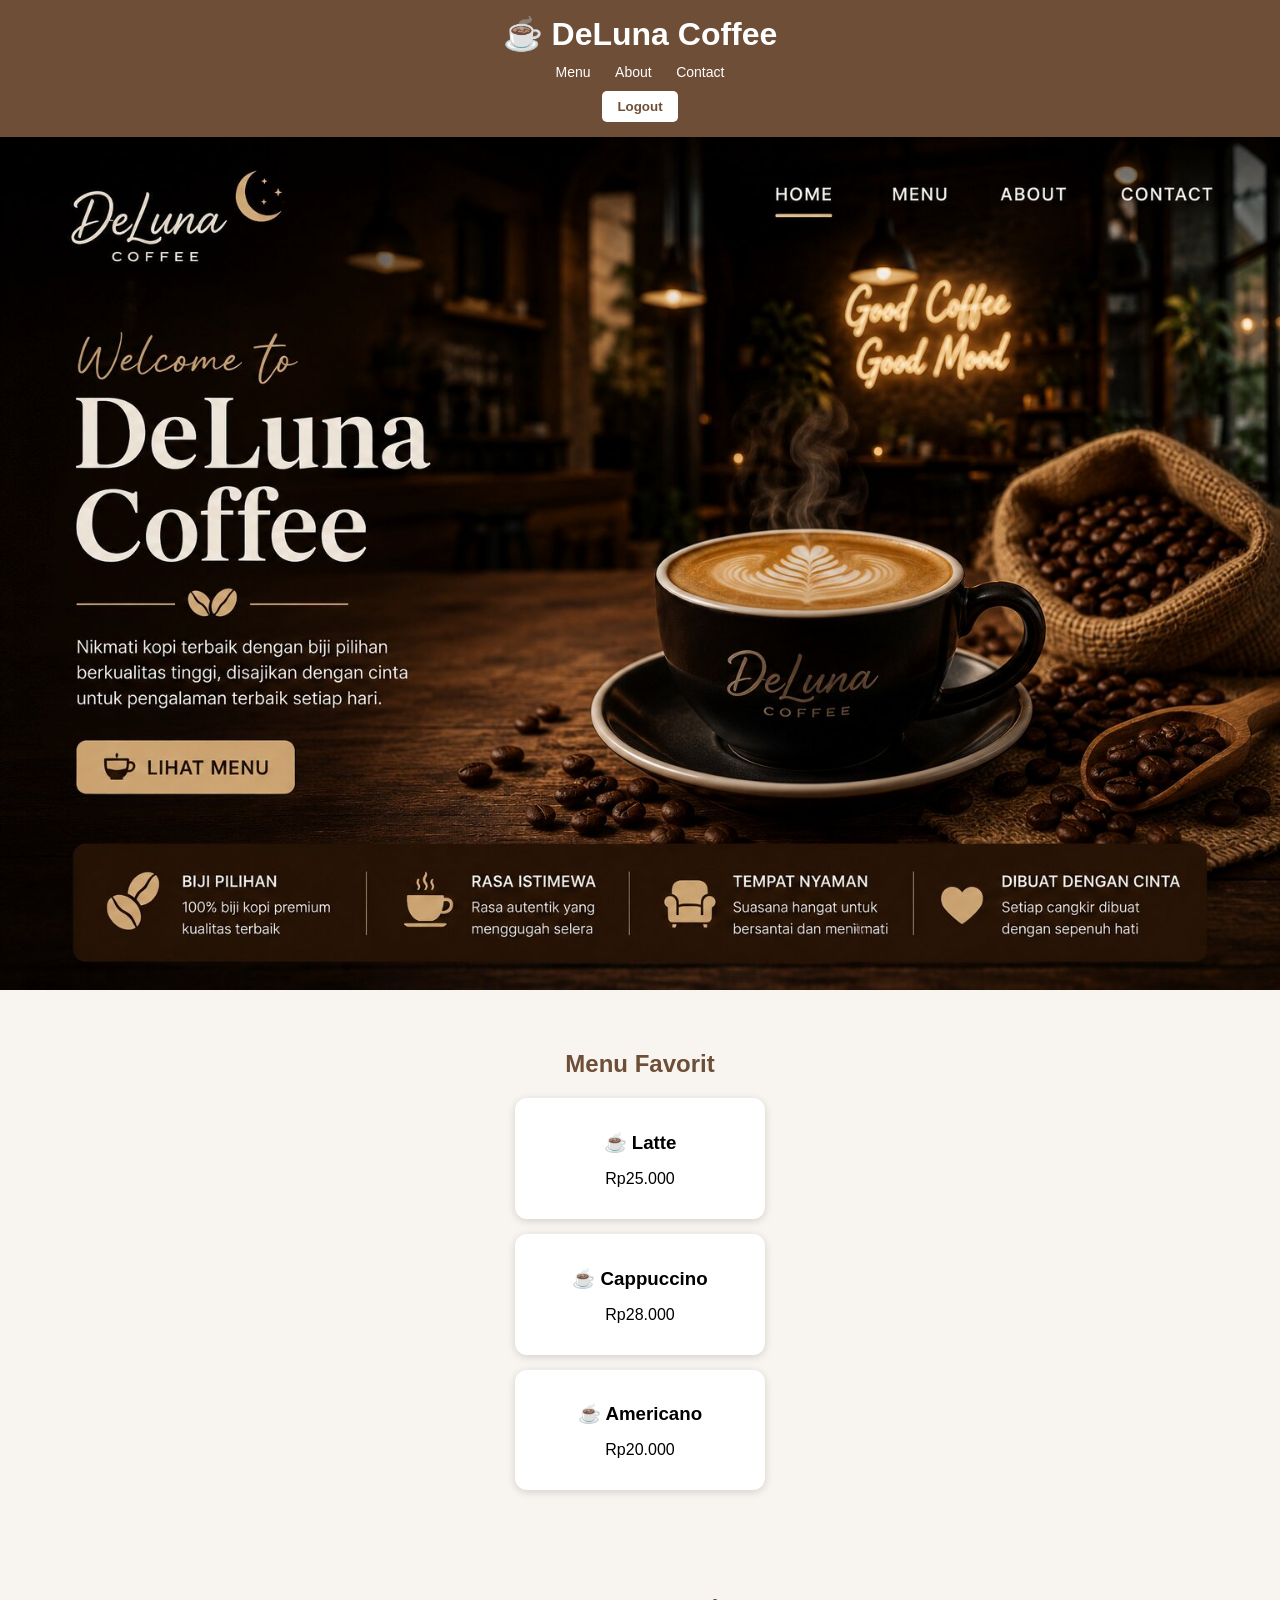
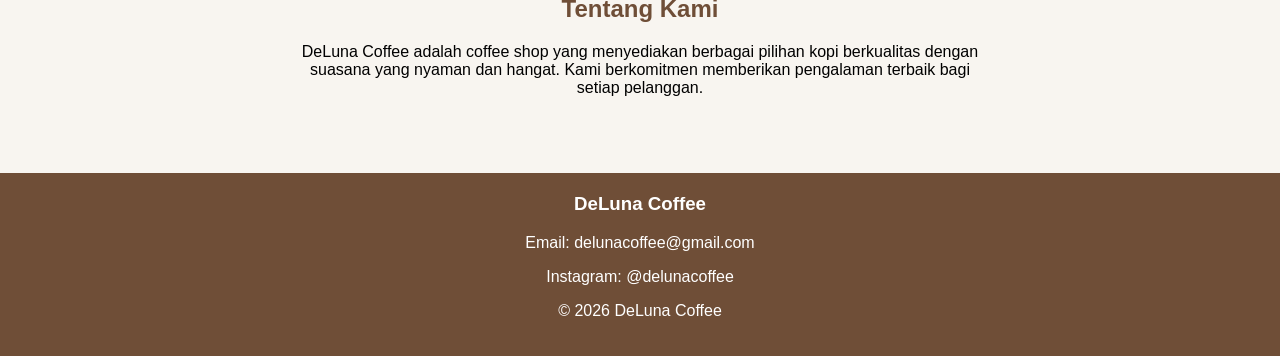
==== home.html @ aa0e5f31 "Update home.html" ====
<!DOCTYPE html>
<html lang="id">
<head>
    <meta charset="UTF-8">
    <meta name="viewport" content="width=device-width, initial-scale=1.0">
    <title>DeLuna Coffee</title>
    <link rel="stylesheet" href="style.css">
</head>
<body>

<header>
    <h1>☕ DeLuna Coffee</h1>

    <nav>
        <a href="#menu">Menu</a>
        <a href="#about">About</a>
        <a href="#contact">Contact</a>
    </nav>

    <button class="logout-btn" 
onclick="logout()">Logout</button>
</header>

<section class="hero">
    <img src="banner.jpg" alt="DeLuna Coffee">
</section>

<section class="menu" id="menu">
    <h2>Menu Favorit</h2>

    <div class="card">
        <h3>☕ Latte</h3>
        <p>Rp25.000</p>
    </div>

    <div class="card">
        <h3>☕ Cappuccino</h3>
        <p>Rp28.000</p>
    </div>

    <div class="card">
        <h3>☕ Americano</h3>
        <p>Rp20.000</p>
    </div>
</section>

<section class="about" id="about">
    <h2>Tentang Kami</h2>
    <p>
        DeLuna Coffee adalah coffee shop yang menyediakan berbagai
        pilihan kopi berkualitas dengan suasana yang nyaman dan hangat.
        Kami berkomitmen memberikan pengalaman terbaik bagi setiap pelanggan.
    </p>
</section>

<footer id="contact">
    <h3>DeLuna Coffee</h3>
    <p>Email: delunacoffee@gmail.com</p>
    <p>Instagram: @delunacoffee</p>
    <p>© 2026 DeLuna Coffee</p>
</footer>

<script>
function logout(){
    window.location.href = "index.html";
}
</script>

</body>
</html>
---- style.css ----
body{
    margin:0;
    font-family:Arial, sans-serif;
    background:#f8f5f0;
}

/* HEADER */
header{
    background:#6f4e37;
    color:white;
    padding:15px;
    text-align:center;
}

header h1{
    margin:0;
}

nav{
    margin-top:10px;
}

nav a{
    color:white;
    text-decoration:none;
    margin:0 10px;
    font-size:14px;
}

/* BANNER */
.hero{
    width:100%;
}

.hero img{
    width:100%;
    display:block;
}

/* MENU */
.menu{
    text-align:center;
    padding:40px 20px;
}

.menu h2{
    color:#6f4e37;
    margin-bottom:20px;
}

.card{
    background:white;
    width:220px;
    margin:15px auto;
    padding:15px;
    border-radius:12px;
    box-shadow:0 2px 8px rgba(0,0,0,0.15);
}

.card h3{
    margin-bottom:10px;
}

/* ABOUT */
.about{
    text-align:center;
    padding:30px;
    max-width:700px;
    margin:auto;
}

.about h2{
    color:#6f4e37;
}

/* FOOTER */
footer{
    background:#6f4e37;
    color:white;
    text-align:center;
    padding:20px;
    margin-top:30px;
}

footer h3{
    margin-top:0;
}

.logout-btn{
    margin-top:10px;
    padding:8px 15px;
    border:none;
    border-radius:5px;
    background:white;
    color:#6f4e37;
    cursor:pointer;
    font-weight:bold;
}
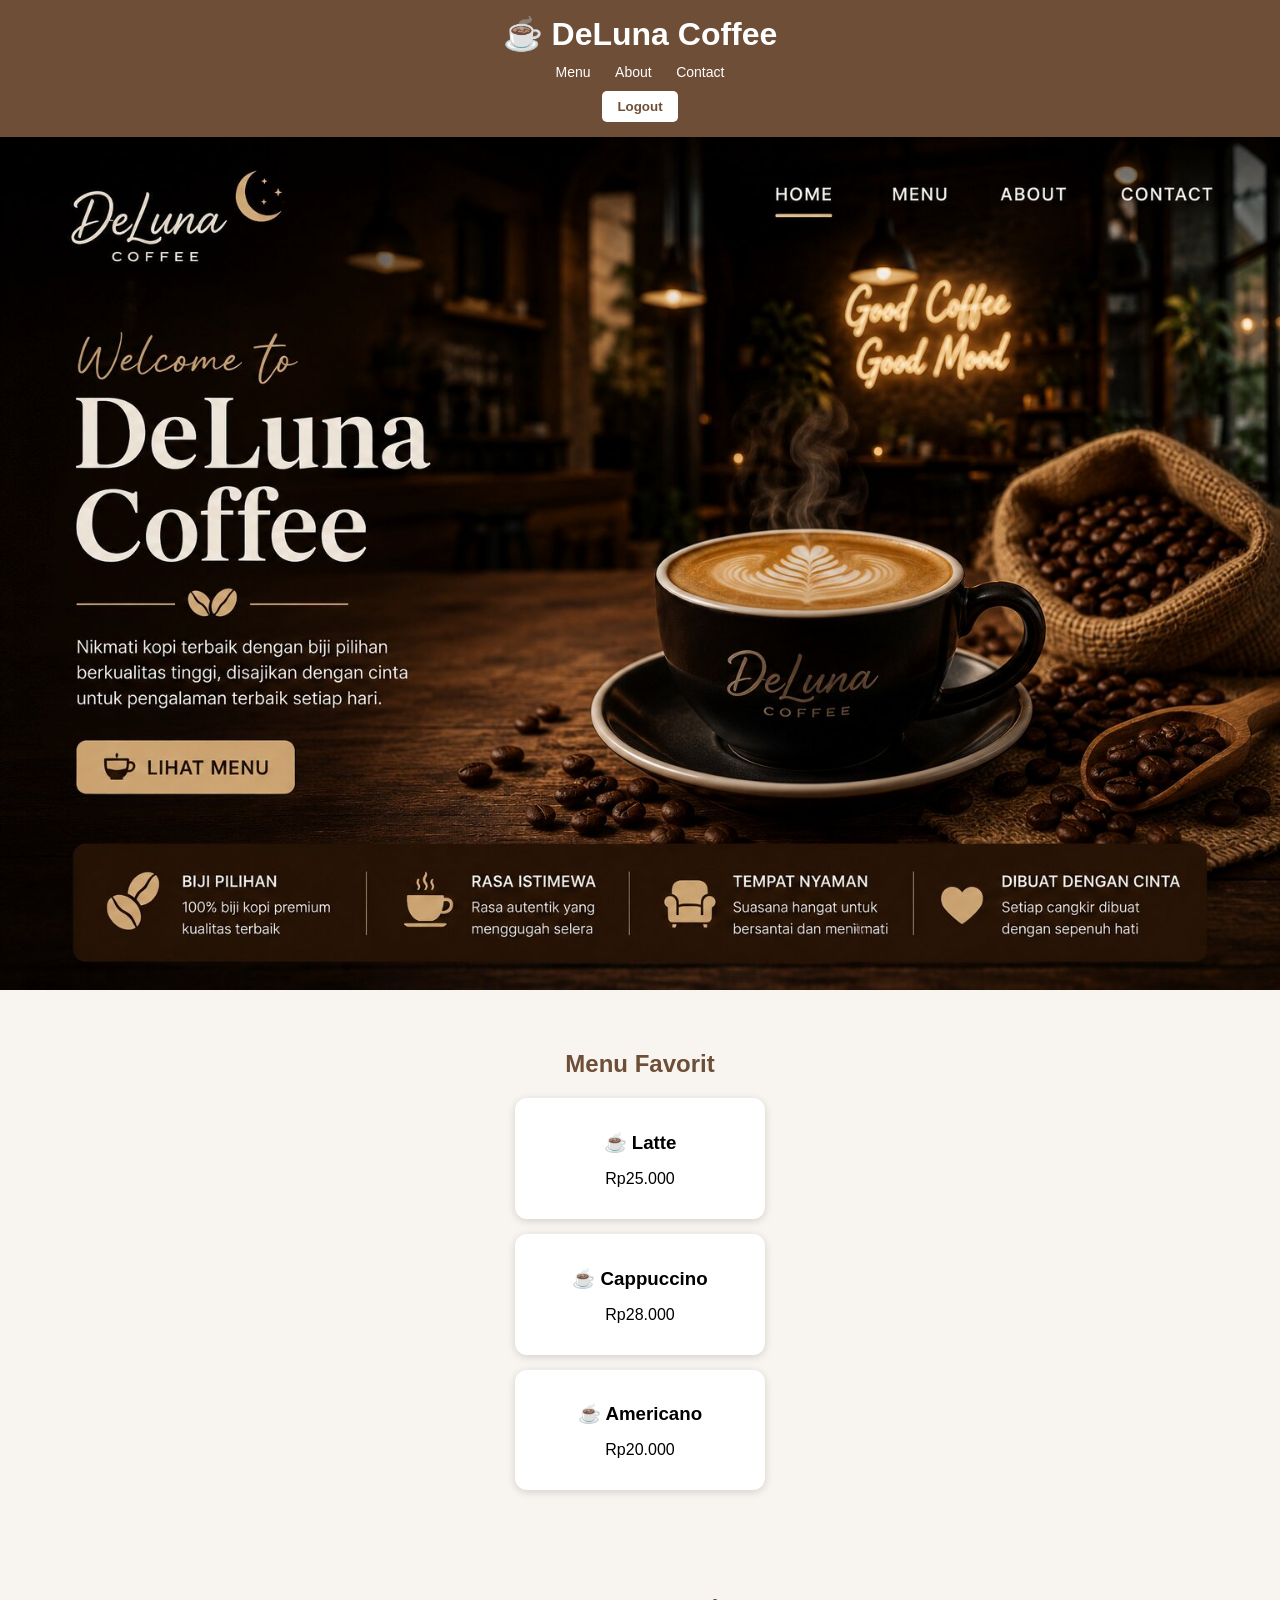
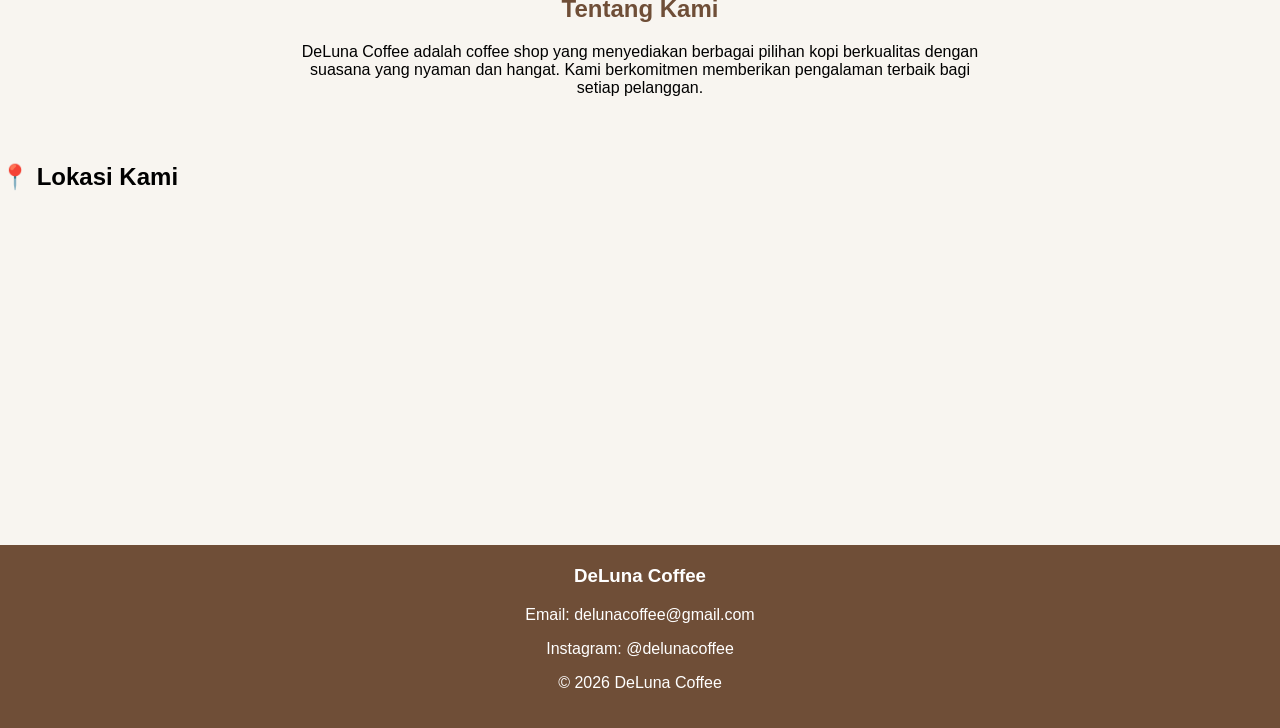
==== commit 1b3ccca6: "Update home.html" ====
--- a/home.html
+++ b/home.html
@@ -17,8 +17,7 @@
         <a href="#contact">Contact</a>
     </nav>
 
-    <button class="logout-btn" 
-onclick="logout()">Logout</button>
+    <button class="logout-btn" onclick="logout()">Logout</button>
 </header>
 
 <section class="hero">
@@ -53,6 +52,19 @@
     </p>
 </section>
 
+<section class="maps">
+    <h2>📍 Lokasi Kami</h2>
+
+    <iframe
+        src="https://maps.google.com/maps?q=Yogyakarta&t=&z=13&ie=UTF8&iwloc=&output=embed"
+        width="100%"
+        height="300"
+        style="border:0;"
+        allowfullscreen=""
+        loading="lazy">
+    </iframe>
+</section>
+
 <footer id="contact">
     <h3>DeLuna Coffee</h3>
     <p>Email: delunacoffee@gmail.com</p>
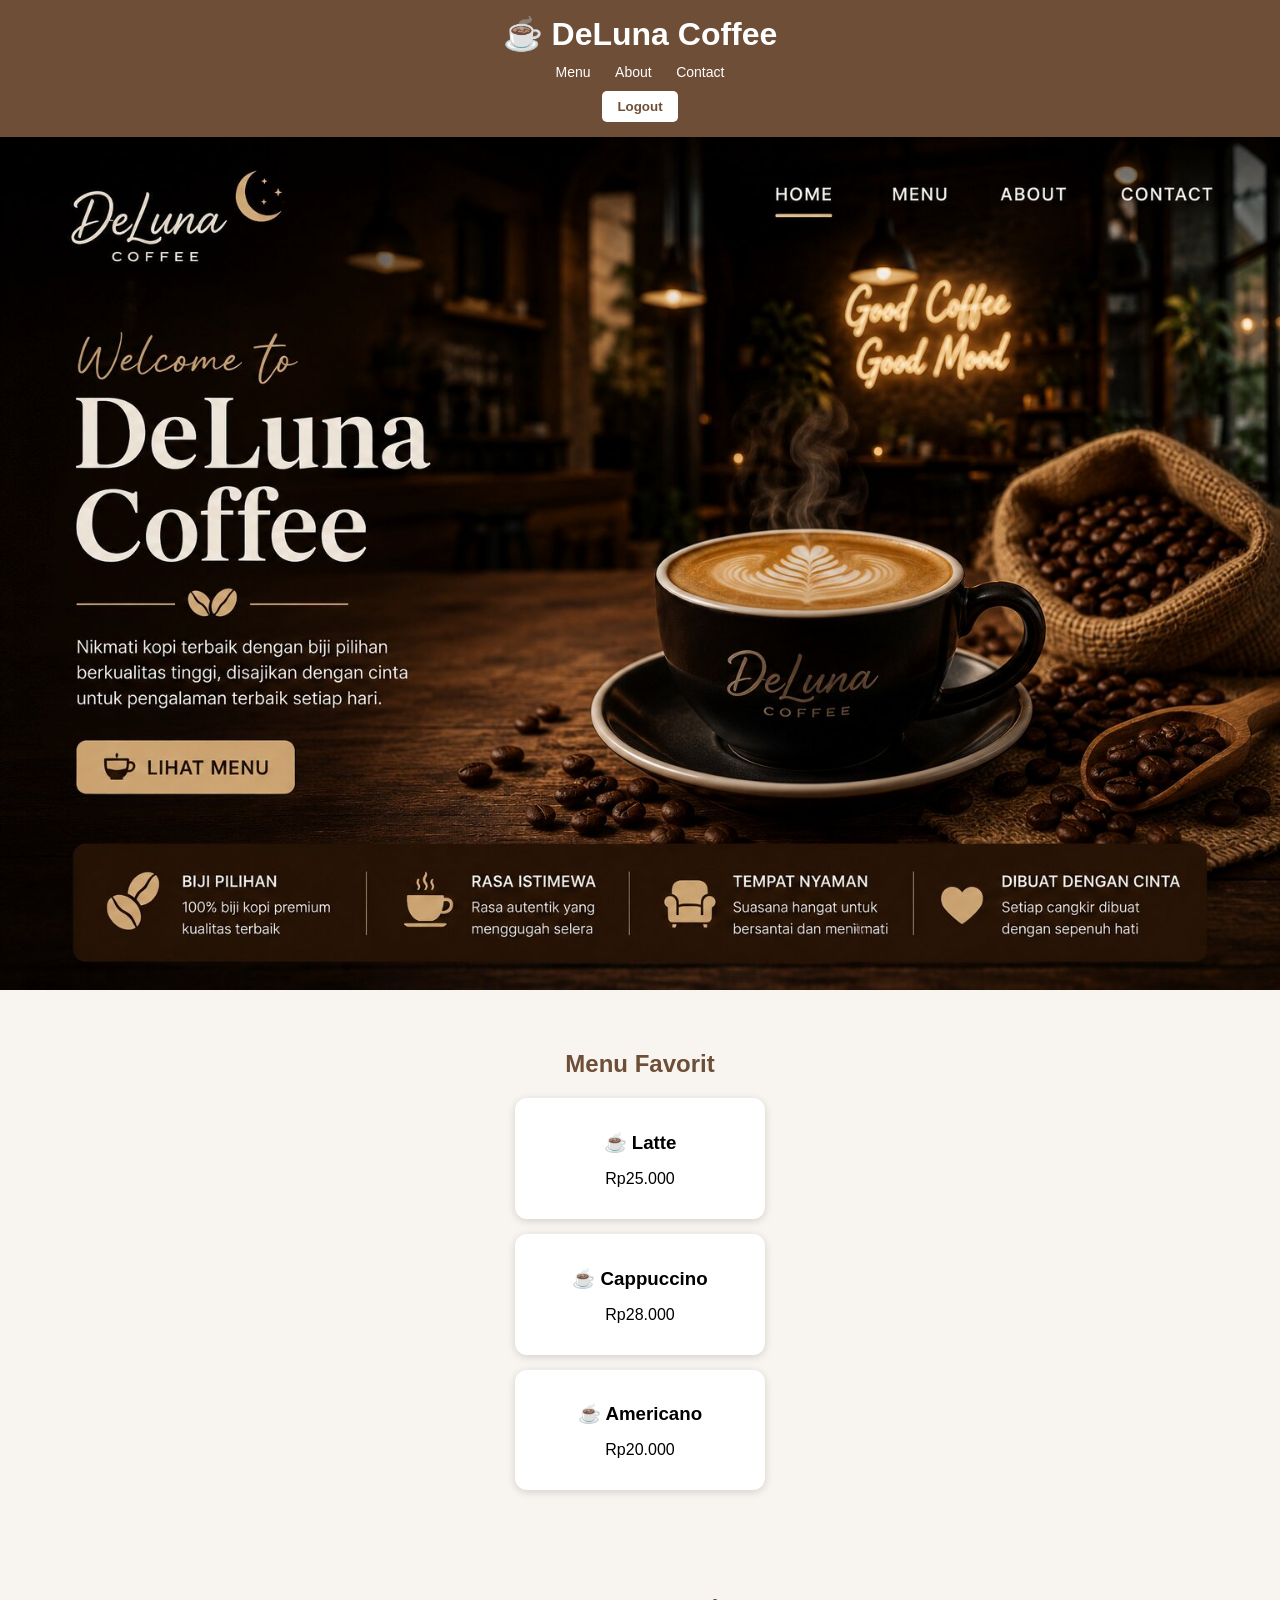
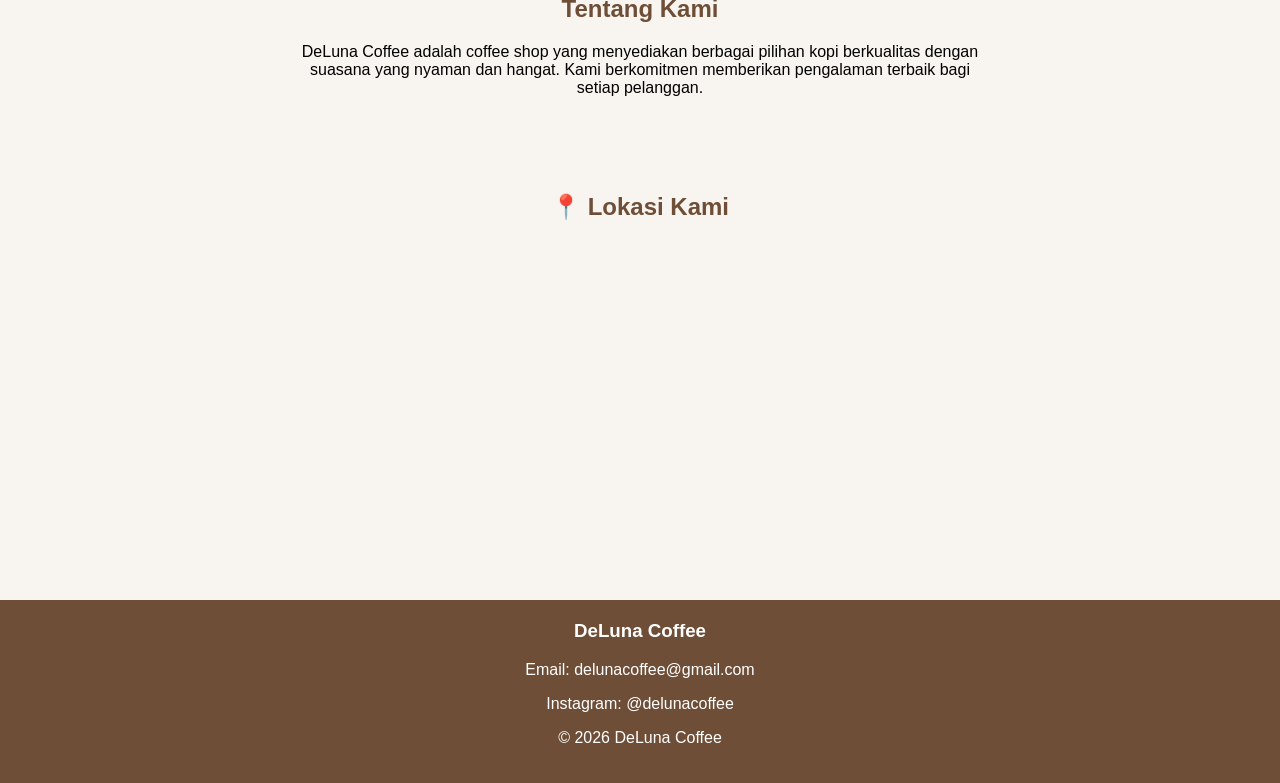
==== commit 49ee9536: "Update home.html" ====
--- a/home.html
+++ b/home.html
@@ -27,19 +27,31 @@
 <section class="menu" id="menu">
     <h2>Menu Favorit</h2>
 
-    <div class="card">
-        <h3>☕ Latte</h3>
-        <p>Rp25.000</p>
-    </div>
+<div class="card" onclick="showCoffee(
+'https://images.unsplash.com/photo-1570968915860-54d5c301fa9f',
+'Latte',
+'Latte adalah kopi espresso yang dicampur susu steamed sehingga memiliki rasa yang lembut dan creamy.'
+)">
+   <h3>☕ Latte</h3>
+   <p>Rp25.000</p>
+</div>
 
-    <div class="card">
-        <h3>☕ Cappuccino</h3>
-        <p>Rp28.000</p>
-    </div>
+<div class="card" onclick="showCoffee(
+'https://images.unsplash.com/photo-1534778101976-62847782c213',
+'Cappuccino',
+'Cappuccino terdiri dari espresso, susu, dan foam dengan rasa kopi yang lebih kuat.'
+)">
+   <h3>☕ Cappuccino</h3>
+   <p>Rp28.000</p>
+</div>
 
-    <div class="card">
-        <h3>☕ Americano</h3>
-        <p>Rp20.000</p>
+    <div class="card" onclick="showCoffee(
+'https://images.unsplash.com/photo-1495474472287-4d71bcdd2085',
+'Americano',
+'Americano dibuat dari espresso yang ditambahkan air panas sehingga rasanya ringan dan tidak terlalu creamy.'
+)">
+   <h3>☕ Americano</h3>
+   <p>Rp20.000</p>
     </div>
 </section>
 
--- a/style.css
+++ b/style.css
@@ -96,3 +96,76 @@
     cursor:pointer;
     font-weight:bold;
 }
+
+.maps{
+    padding:30px;
+    text-align:center;
+}
+
+.maps h2{
+    color:#6f4e37;
+    margin-bottom:15px;
+}
+
+.maps iframe{
+    border-radius:12px;
+}
+
+/* LOGIN PAGE */
+
+.login-box{
+    width:350px;
+    margin:100px auto;
+    text-align:center;
+}
+
+.line{
+    height:2px;
+    background:white;
+    margin:30px 0;
+}
+
+.login-box h1{
+    color:#6f4e37;
+    font-size:40px;
+    font-weight:300;
+}
+
+.login-box p{
+    color:#6f4e37;
+    margin-bottom:30px;
+}
+
+.login-box input[type="text"],
+.login-box input[type="password"]{
+    width:100%;
+    padding:12px;
+    margin:15px 0;
+    border:none;
+    border-bottom:2px solid #6f4e37;
+    background:transparent;
+    outline:none;
+    box-sizing:border-box;
+}
+
+.remember{
+    display:block;
+    text-align:left;
+    color:#6f4e37;
+    margin-top:10px;
+}
+
+.login-box button{
+    width:100%;
+    padding:15px;
+    margin-top:20px;
+    border:none;
+    background:#6f4e37;
+    color:white;
+    font-weight:bold;
+    cursor:pointer;
+}
+
+.login-box button:hover{
+    background:#5a3d2b;
+}
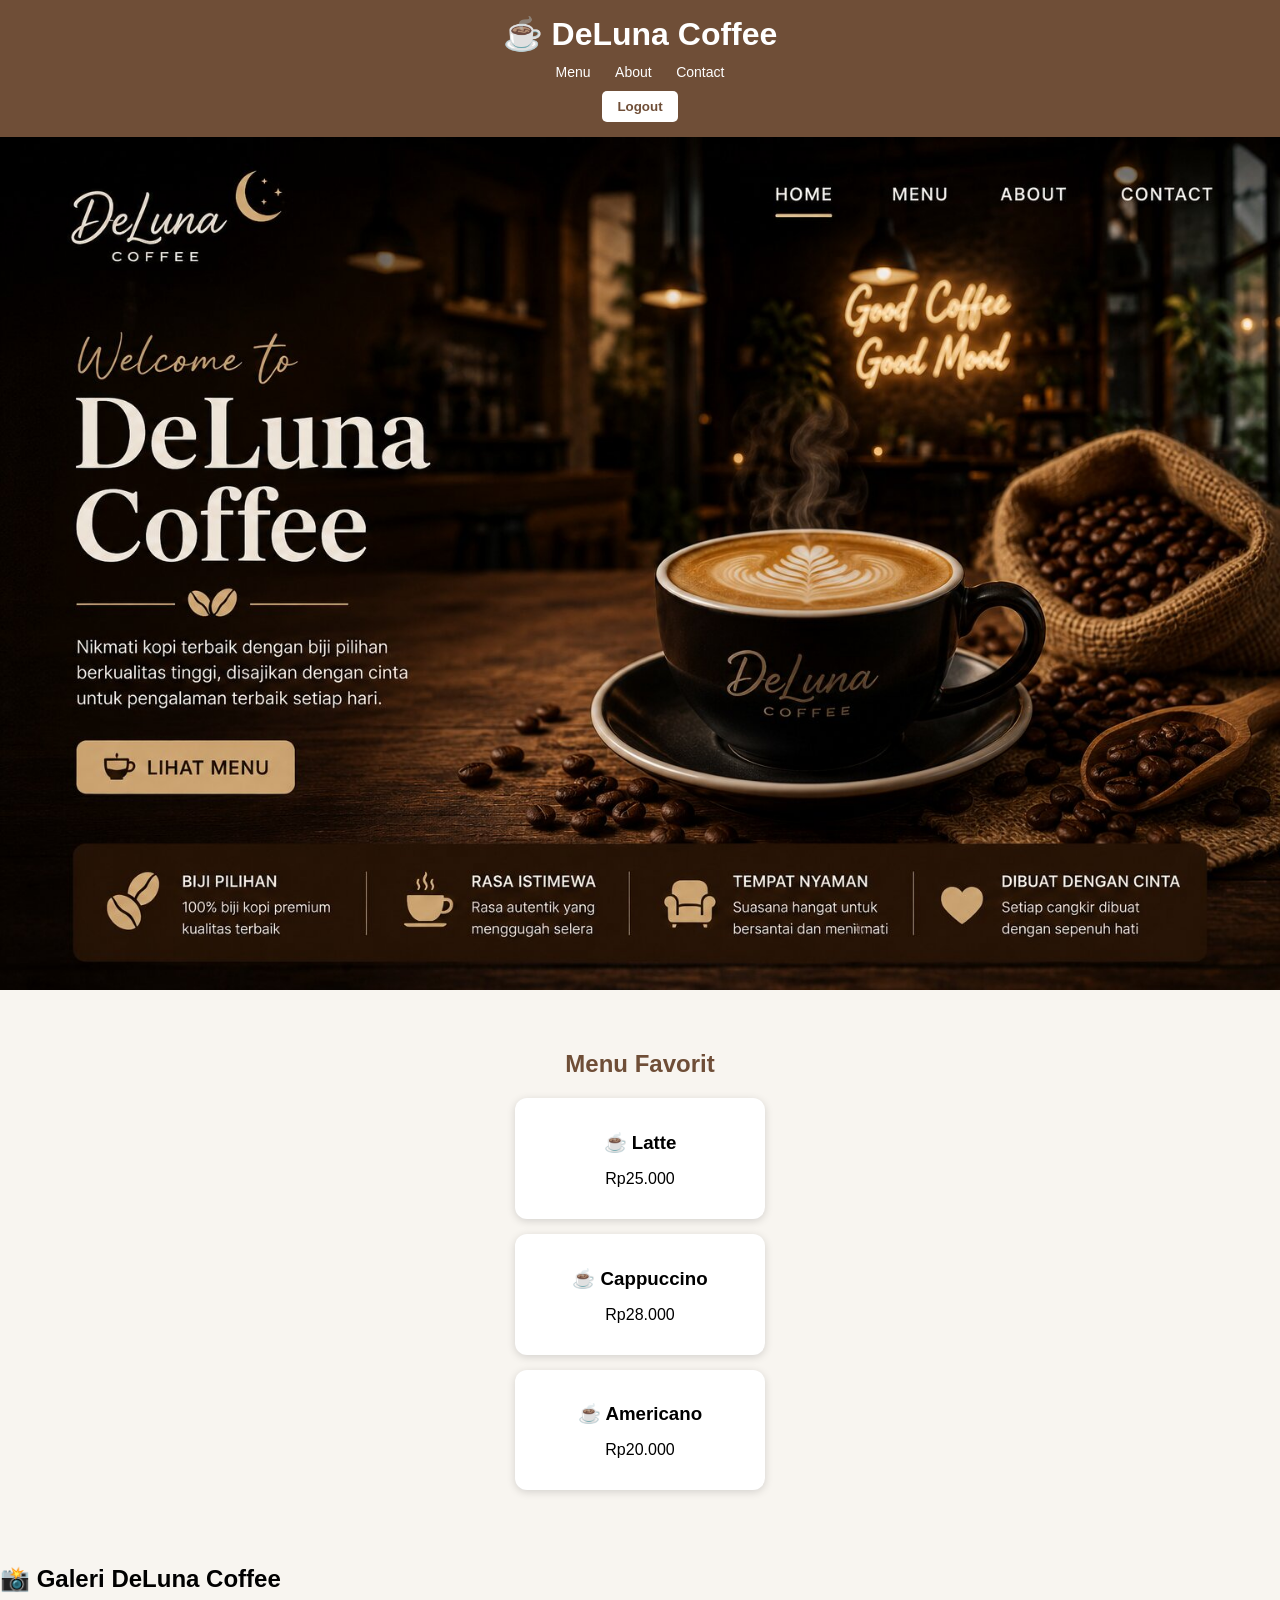
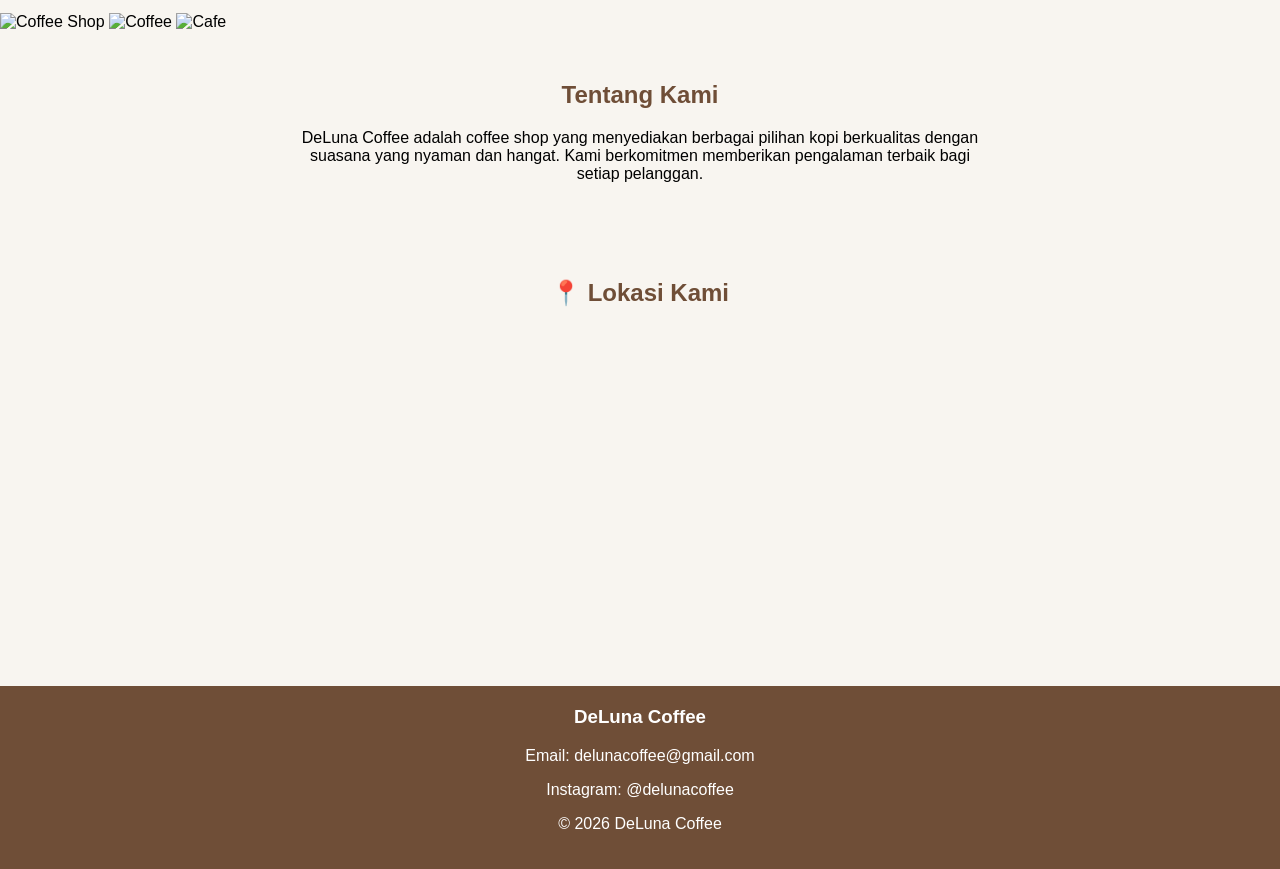
==== commit 5a6087fd: "Update home.html" ====
--- a/home.html
+++ b/home.html
@@ -53,8 +53,21 @@
    <h3>☕ Americano</h3>
    <p>Rp20.000</p>
     </div>
+    <div id="coffeeDetail"></div>
 </section>
 
+  <section class="gallery">
+    <h2>📸 Galeri DeLuna Coffee</h2>
+
+    <div class="gallery-container">
+        <img src="https://images.unsplash.com/photo-1501339847302-ac426a4a7cbb" alt="Coffee Shop">
+        
+        <img src="https://images.unsplash.com/photo-1495474472287-4d71bcdd2085" alt="Coffee">
+        
+        <img src="https://images.unsplash.com/photo-1445116572660-236099ec97a0" alt="Cafe">
+    </div>
+  </section>
+    
 <section class="about" id="about">
     <h2>Tentang Kami</h2>
     <p>
@@ -90,5 +103,18 @@
 }
 </script>
 
+    <script>
+function showCoffee(gambar,nama,deskripsi){
+
+document.getElementById("coffeeDetail").innerHTML = `
+<div class="detail-card">
+<img src="${gambar}" alt="${nama}">
+<h3>${nama}</h3>
+<p>${deskripsi}</p>
+</div>
+`;
+}
+    </script>
+    
 </body>
 </html>
--- a/style.css
+++ b/style.css
@@ -169,3 +169,25 @@
 .login-box button:hover{
     background:#5a3d2b;
 }
+
+.card{
+    cursor:pointer;
+}
+
+.detail-card{
+    background:white;
+    max-width:400px;
+    margin:20px auto;
+    padding:15px;
+    border-radius:12px;
+    box-shadow:0 2px 8px rgba(0,0,0,0.15);
+}
+
+.detail-card img{
+    width:100%;
+    border-radius:10px;
+}
+
+.detail-card h3{
+    color:#6f4e37;
+}
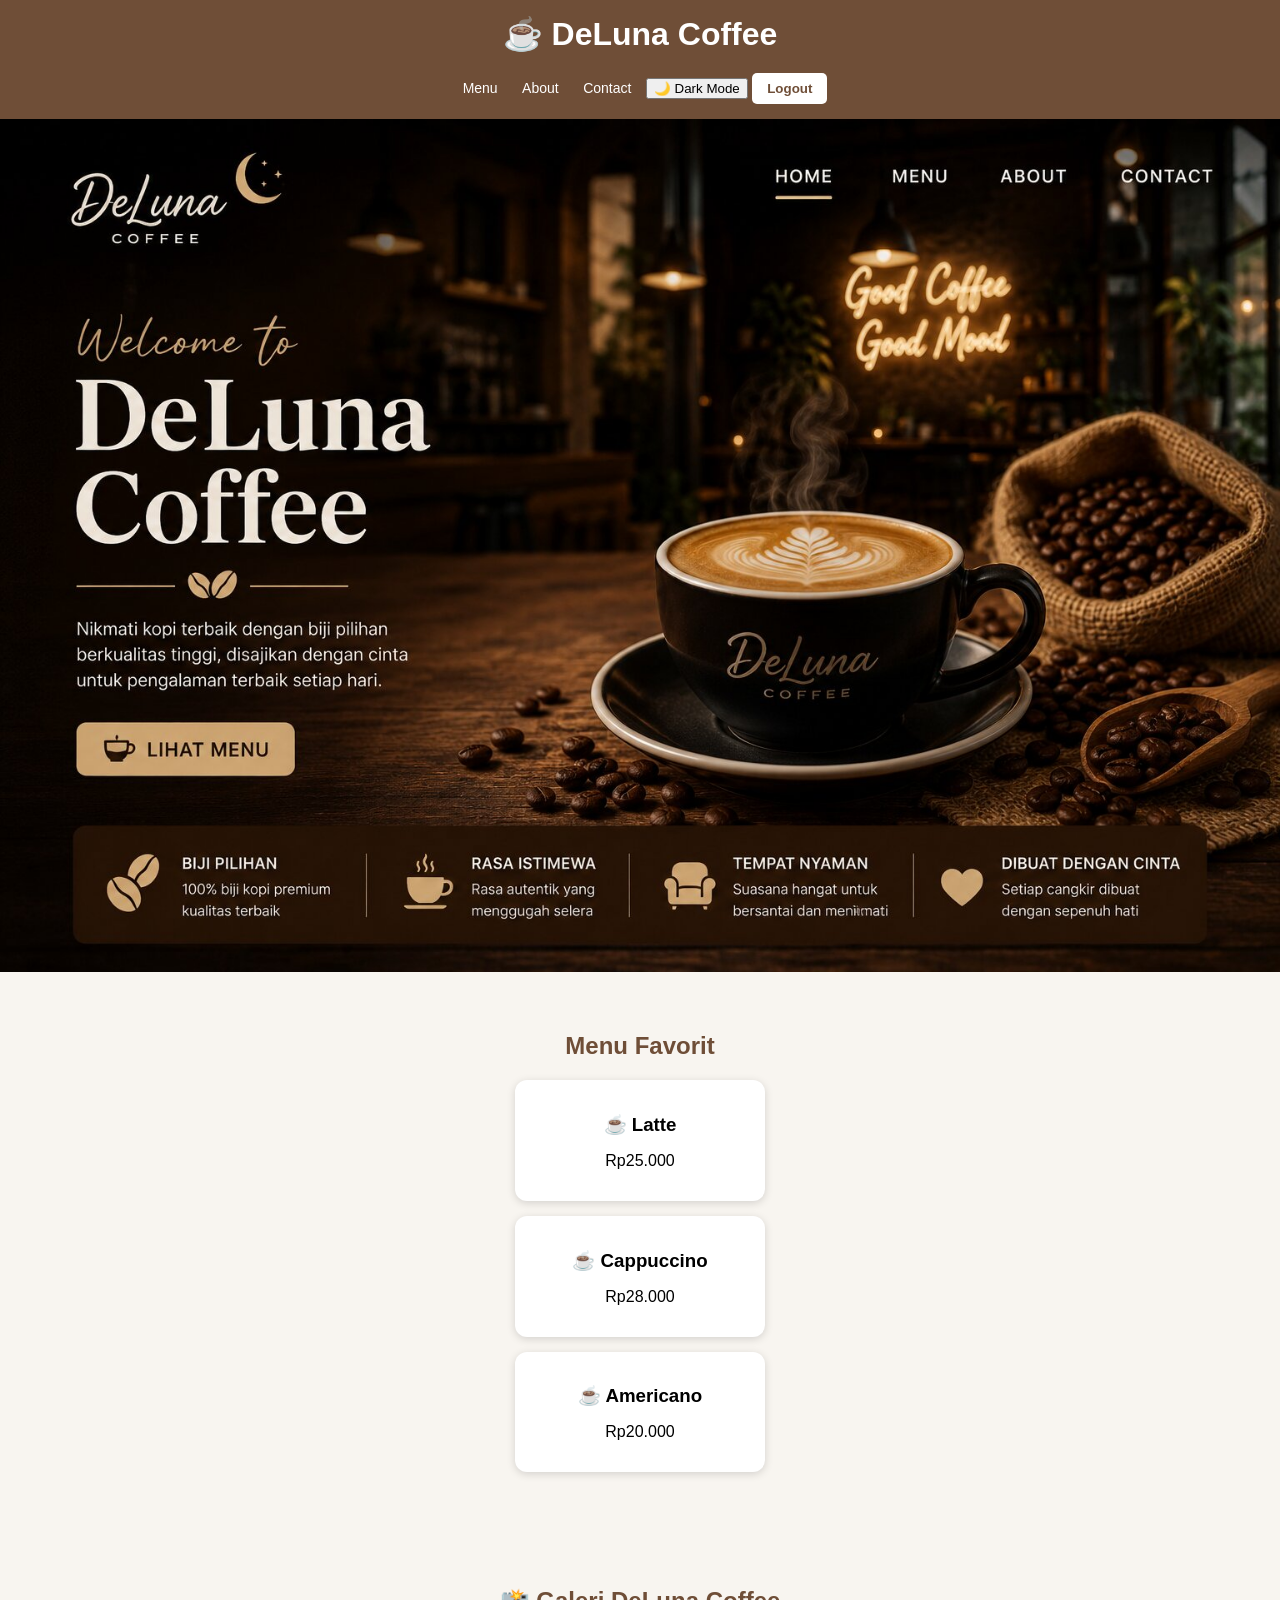
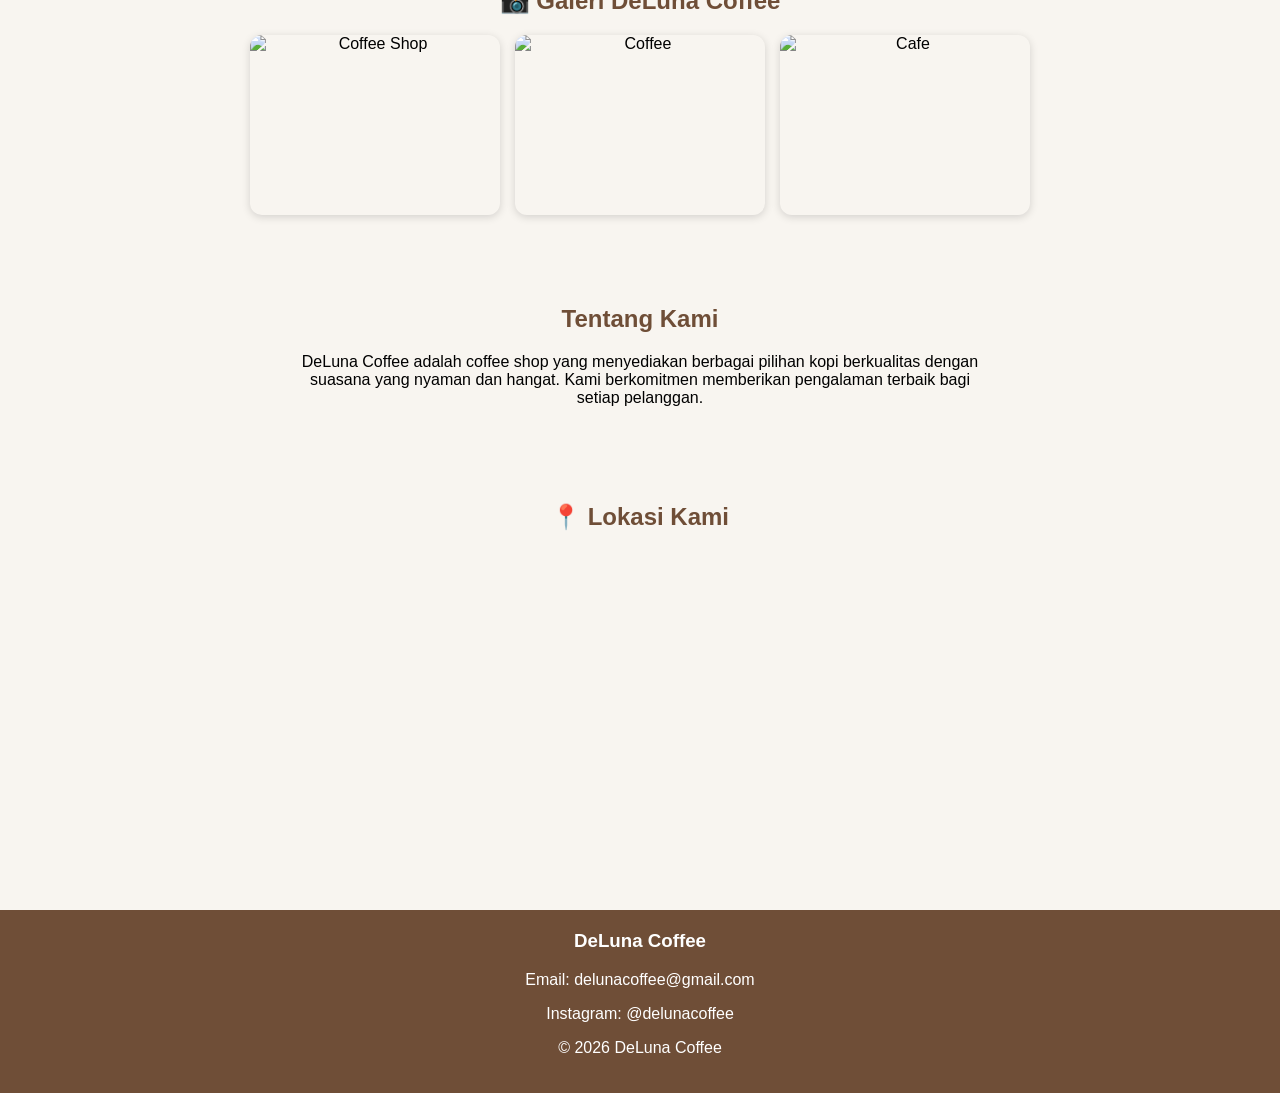
==== commit 2918b8cb: "Update home.html" ====
--- a/home.html
+++ b/home.html
@@ -15,9 +15,15 @@
         <a href="#menu">Menu</a>
         <a href="#about">About</a>
         <a href="#contact">Contact</a>
+
+        <button onclick="darkMode()" class="dark-btn">
+            🌙 Dark Mode
+        </button>
+
+        <button onclick="logout()" class="logout-btn">
+            Logout
+        </button>
     </nav>
-
-    <button class="logout-btn" onclick="logout()">Logout</button>
 </header>
 
 <section class="hero">
--- a/style.css
+++ b/style.css
@@ -191,3 +191,30 @@
 .detail-card h3{
     color:#6f4e37;
 }
+
+/* GALERI */
+
+.gallery{
+    text-align:center;
+    padding:40px 20px;
+}
+
+.gallery h2{
+    color:#6f4e37;
+    margin-bottom:20px;
+}
+
+.gallery-container{
+    display:flex;
+    flex-wrap:wrap;
+    justify-content:center;
+    gap:15px;
+}
+
+.gallery-container img{
+    width:250px;
+    height:180px;
+    object-fit:cover;
+    border-radius:12px;
+    box-shadow:0 2px 8px rgba(0,0,0,0.15);
+}
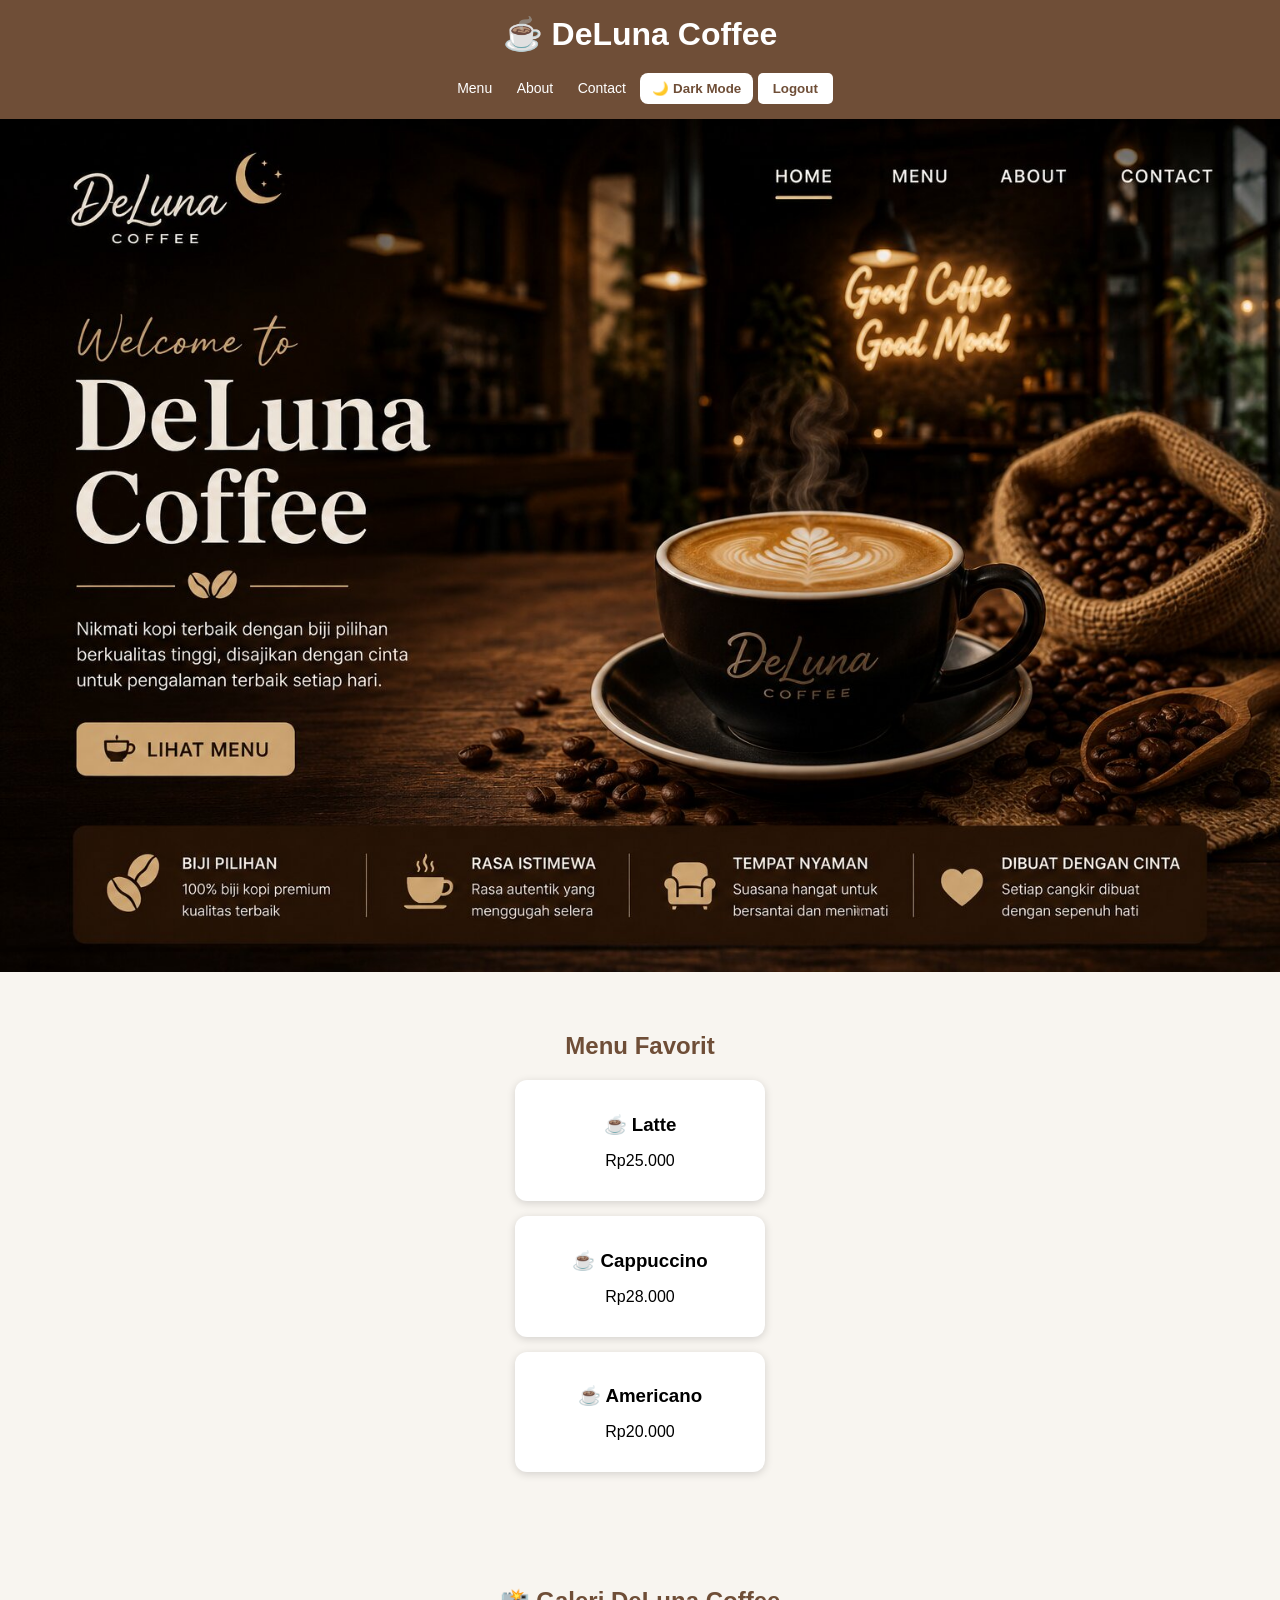
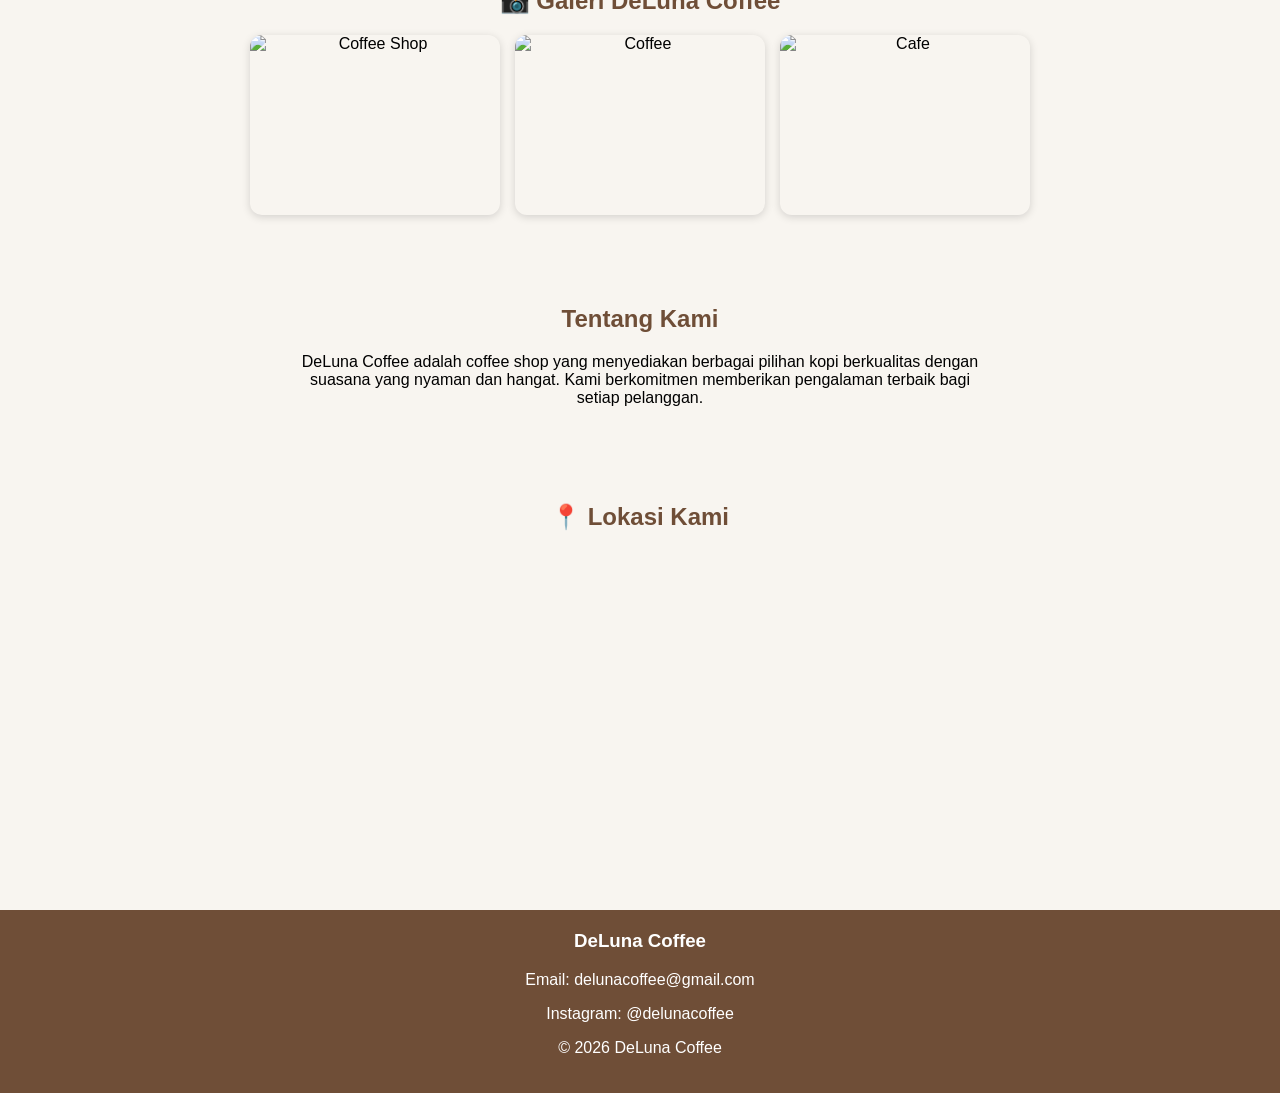
==== commit 6ea2321e: "Update home.html" ====
--- a/home.html
+++ b/home.html
@@ -107,6 +107,12 @@
 function logout(){
     window.location.href = "index.html";
 }
+    <script>
+function darkMode(){
+    document.body.classList.toggle("dark");
+}
+</script>
+    
 </script>
 
     <script>
--- a/style.css
+++ b/style.css
@@ -218,3 +218,43 @@
     border-radius:12px;
     box-shadow:0 2px 8px rgba(0,0,0,0.15);
 }
+
+.dark-btn{
+    padding:8px 12px;
+    border:none;
+    border-radius:8px;
+    cursor:pointer;
+    background:white;
+    color:#6f4e37;
+    font-weight:bold;
+}
+
+.card{
+    transition:0.3s;
+    cursor:pointer;
+}
+
+.card:hover{
+    transform:translateY(-8px);
+    box-shadow:0 8px 20px rgba(0,0,0,0.2);
+}
+
+.dark{
+    background:#1e1e1e;
+    color:white;
+}
+
+.dark .card{
+    background:#2d2d2d;
+    color:white;
+}
+
+.dark .about h2,
+.dark .menu h2,
+.dark .maps h2{
+    color:#d9b99b;
+}
+
+.dark footer{
+    background:#111;
+}
